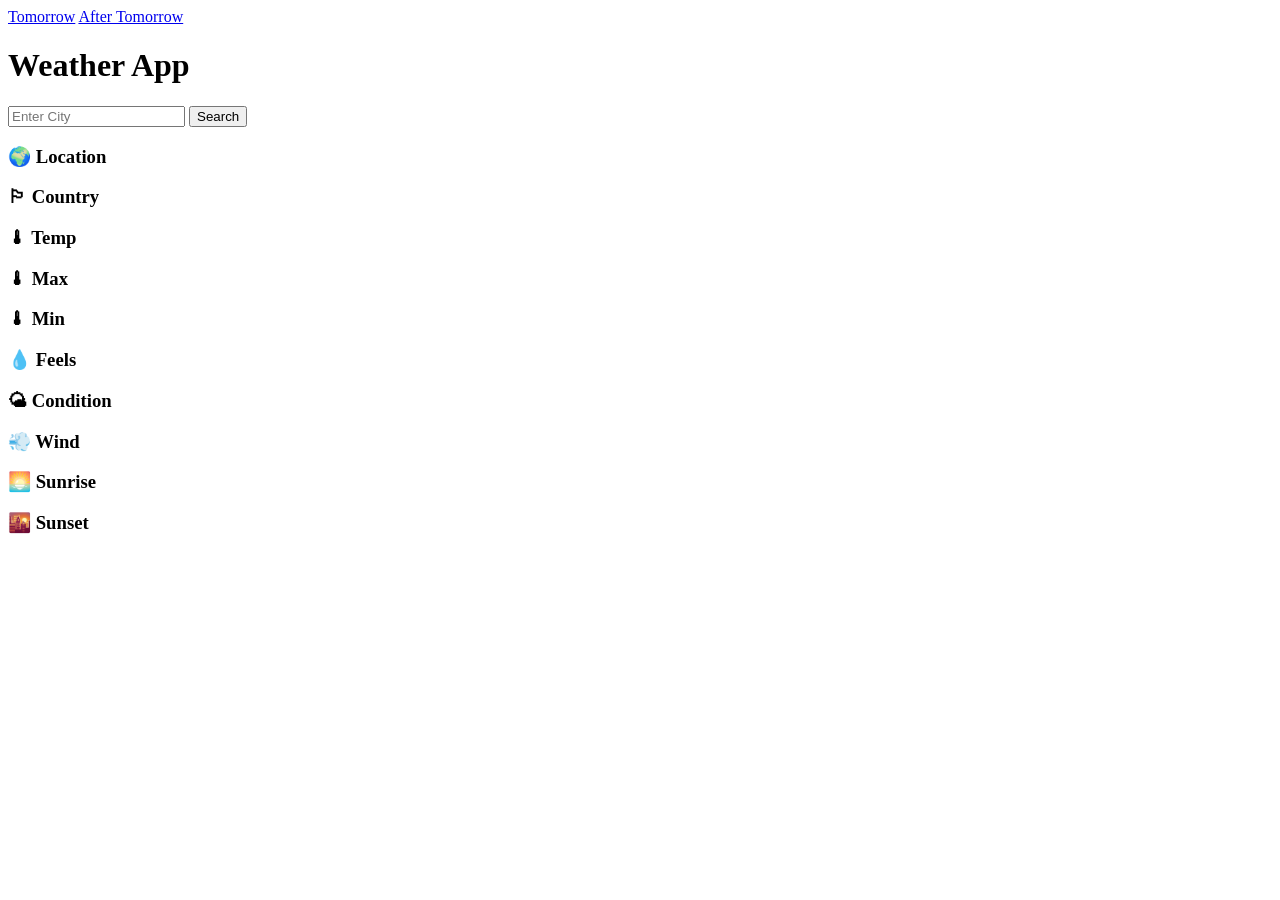
==== 2.Searchpage.html @ 872ec026 "Weather app A modern Weather App built with HTML, CSS, and JavaScript with API integration that show" ====
<!DOCTYPE html>
<html lang="en">
<head>
<meta charset="UTF-8">
<meta name="viewport" content="width=device-width, initial-scale=1.0">
<title>Weather App</title>
<link rel="stylesheet" href="Weather.css">
</head>

<body>


    <!-- NAVBAR -->
    <div class="navbar">
    <a href="#Tomorrow" class="nav-link" onclick="control2()">Tomorrow</a>
    <a href="#AfterTomorrow" class="nav-link" onclick="control3()">After Tomorrow</a>
</div>

    <!-- MAIN -->
    <div class="main">

        <!-- LEFT -->
        <div class="box">
            <h1>Weather App</h1>
            <div class="input-group">
                <input id="city" type="text" placeholder="Enter City">
                <button class="btn1" onclick="control()">Search</button>
            </div>
        </div>

        <!-- RIGHT -->
        <div class="box">
            <div class="grid">

                <div class="card"><h3>🌍 Location</h3><p id="location"></p></div>
                <div class="card"><h3>🏳 Country</h3><p id="country"></p></div>
                <div class="card"><h3>🌡 Temp</h3><p id="temp"></p></div>
                <div class="card"><h3>🌡 Max</h3><p id="max"></p></div>
                <div class="card"><h3>🌡 Min</h3><p id="min"></p></div>
                <div class="card"><h3>💧 Feels</h3><p id="feels"></p></div>
                <div class="card"><h3>🌤 Condition</h3><p id="condition"></p></div>
                <div class="card"><h3>💨 Wind</h3><p id="wind"></p></div>
                <div class="card"><h3>🌅 Sunrise</h3><p id="sunrise"></p></div>
                <div class="card"><h3>🌇 Sunset</h3><p id="sunset"></p></div>

            </div>
        </div>

    </div>
<p id = "msg1"></p>
<div id="Show1"></div> 
<p id = "msg2"></p>
<div id="Show2"></div>
<script src="Climate.js"></script>
</body>
</html>
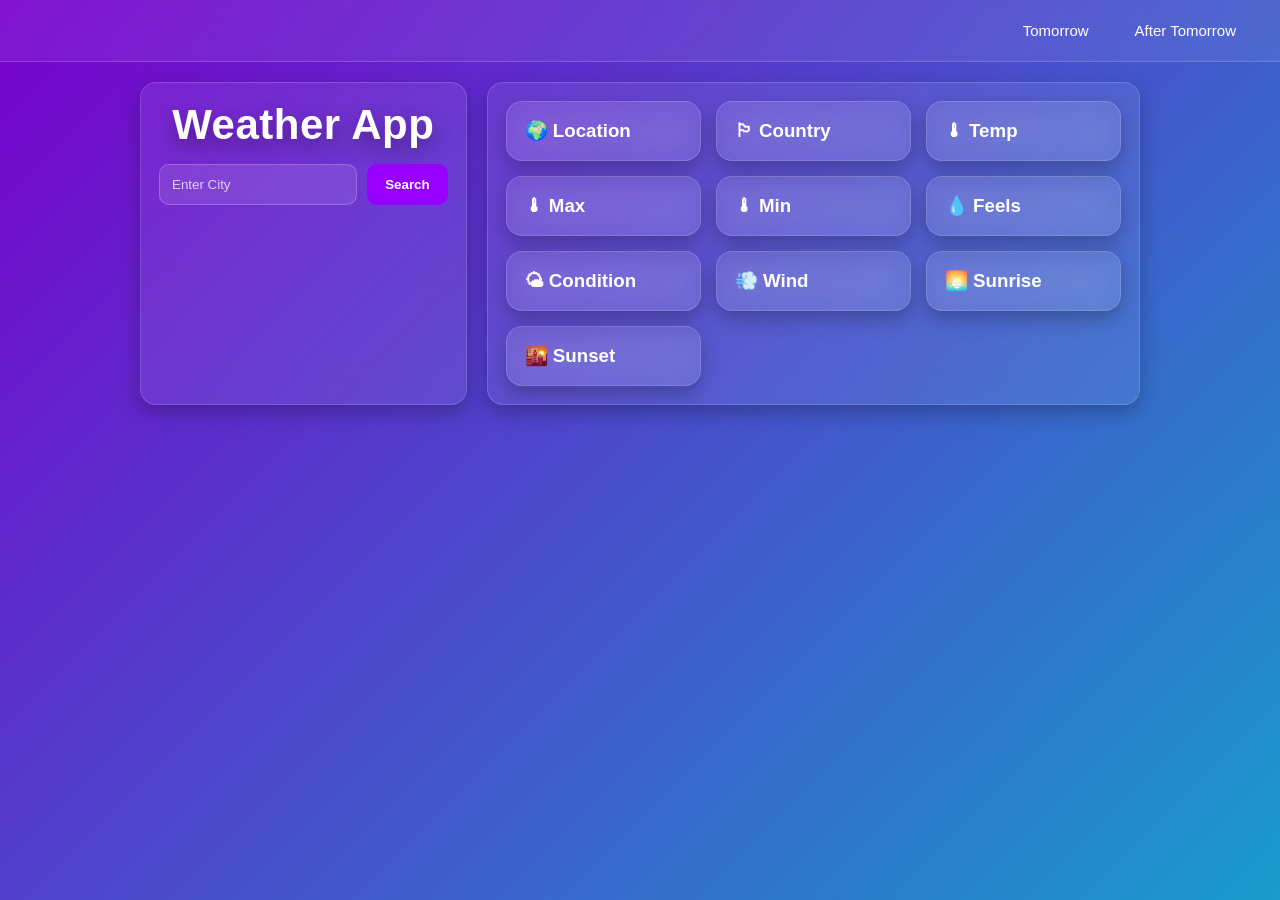
==== commit 4e781081: "Change stylesheet links in Searchpage Updated stylesheet links for the Weather App." ====
--- a/2.Searchpage.html
+++ b/2.Searchpage.html
@@ -4,7 +4,8 @@
 <meta charset="UTF-8">
 <meta name="viewport" content="width=device-width, initial-scale=1.0">
 <title>Weather App</title>
-<link rel="stylesheet" href="Weather.css">
+<link rel="stylesheet" href="4Weather.css">
+<link rel="stylesheet" href="5.Wea.css">
 </head>
 
 <body>
@@ -53,4 +54,4 @@
 <div id="Show2"></div>
 <script src="Climate.js"></script>
 </body>
-</html>+</html>
--- a/4Weather.css
+++ b/4Weather.css
@@ -0,0 +1,277 @@
+*{
+    margin:0;
+    padding:0;
+    box-sizing:border-box;
+    font-family:Arial, Helvetica, sans-serif;
+}
+
+/* BODY - SAME COLOR BUT MORE READABLE */
+body{
+    min-height:100vh;
+
+    background: linear-gradient(135deg, #9700ff, #00f2fe, #9700ff);
+    background-size: 250% 250%;
+    animation: moveBg 14s ease infinite;
+
+    display:flex;
+    flex-direction:column;
+    align-items:center;
+    gap:20px;
+
+    color:#fff;
+    position:relative;
+}
+
+/* DARK OVERLAY FOR READABILITY (IMPORTANT) */
+body::before{
+    content:"";
+    position:fixed;
+    inset:0;
+     background: rgba(0,0,0,0.25);
+    pointer-events:none;
+}
+
+
+/* smooth background movement */
+@keyframes moveBg{
+    0%{ background-position:0% 50%; }
+    50%{ background-position:100% 50%; }
+    100%{ background-position:0% 50%; }
+}
+
+/* NAVBAR - CLEAN GLASS */
+.navbar{
+    width:100%;
+    display:flex;
+    justify-content:flex-end;
+    gap:16px;
+    padding:14px 26px;
+
+    background: rgba(255,255,255,0.07);
+    backdrop-filter: blur(14px);
+
+    position:sticky;
+    top:0;
+    z-index:1000;
+
+    border-bottom:1px solid rgba(255,255,255,0.12);
+}
+
+/* LINKS - IMPROVED READABILITY */
+.nav-link{
+    color:#ffffff;
+    text-decoration:none;
+    padding:8px 12px;
+    border-radius:8px;
+    font-weight:600;
+
+    transition:0.25s;
+}
+
+.nav-link:hover{
+    background:rgba(255,255,255,0.14);
+}
+
+/* MOBILE RESPONSIVE */
+@media (max-width: 768px) {
+
+    .navbar {
+        flex-direction: row;
+        justify-content: space-between;
+        align-items: center;
+        padding: 12px 16px;
+    }
+
+    /* make links behave like menu */
+    .nav-link {
+        display: block;
+        width: 100%;
+        text-align: right;
+        padding: 10px 14px;
+    }
+
+    /* optional: make navbar scrollable horizontally (clean UX) */
+    .navbar {
+        overflow-x: auto;
+        white-space: nowrap;
+        gap: 10px;
+    }
+}
+
+
+
+/* MAIN LAYOUT */
+.main{
+    display:grid;
+    grid-template-columns:1fr 2fr;
+    gap:20px;
+    width:90%;
+    max-width:1000px;
+}
+
+.box,
+.card,
+.weather-card{
+    background: rgba(255,255,255,0.08);
+    padding:18px;
+    border-radius:16px;
+
+    border:1px solid rgba(255,255,255,0.15);
+
+    backdrop-filter: blur(16px);
+
+    box-shadow:0 8px 20px rgba(0,0,0,0.25);
+
+    transition:0.25s;
+}
+
+.box:hover,
+.card:hover,
+.weather-card:hover{
+    transform: translateY(-3px);
+    background: rgba(255,255,255,0.12);
+}
+
+/* TITLE - BETTER TYPOGRAPHY */
+h1{
+    text-align:center;
+    color:#fff;
+    font-weight:700;
+    letter-spacing:0.5px;
+}
+
+/* INPUT GROUP */
+.input-group{
+    display:flex;
+    gap:10px;
+    margin-top:15px;
+}
+
+/* INPUT - CLEARER TEXT */
+input{
+    width:100%;
+    padding:12px;
+
+    border-radius:10px;
+    outline:none;
+
+    background: rgba(255,255,255,0.10);
+    color:#fff;
+
+    border:1px solid rgba(255,255,255,0.20);
+    
+}
+
+input::placeholder{
+    color:rgba(255,255,255,0.75);
+}
+
+/* BUTTON - MORE PREMIUM LOOK */
+.btn1{
+    padding:12px 18px;
+    border:none;
+
+    background:#9700ff;
+    color:#fff;
+
+    border-radius:10px;
+    cursor:pointer;
+    font-weight:600;
+
+    transition:0.25s;
+}
+
+.btn1:hover{
+    background:#7a00cc;
+    transform: translateY(-2px);
+}
+
+/* GRID */
+.grid{
+    display:grid;
+    grid-template-columns: repeat(auto-fit, minmax(160px, 1fr));
+    
+    gap:15px;
+}
+
+/* WEATHER SECTION */
+#Show1,
+#Show2{
+    width: 90%;
+    max-width: 1100px;
+
+    display: grid;
+    grid-template-columns: 1fr;
+    grid-auto-rows: 220px;
+    gap: 15px;
+
+    line-height:1.5;
+}
+
+/* DESKTOP */
+@media (min-width: 992px){
+    #Show1,
+    #Show2{
+        grid-template-columns: repeat(3, 1fr);
+    }
+}
+
+/* RESPONSIVE */
+@media(max-width:768px){
+    .main{
+        grid-template-columns:1fr;
+    }
+}
+
+@media(max-width:480px){
+    .input-group{
+        flex-direction:column;
+    }
+
+    .btn1{
+        width:100%;
+    }
+}
+
+#msg1{
+    display:none;
+    color:#89ff00;
+    font-size:16px;
+    font-weight:600;
+    text-align:center;
+
+    margin:20px auto;
+    padding:10px 15px;
+
+    background: rgba(88, 26, 173, 0.08);
+    border:1px solid rgba(0, 255, 168, 0.25);
+    border-radius:10px;
+
+    width: fit-content;
+
+    backdrop-filter: blur(10px);
+    box-shadow: 0 6px 18px rgba(0, 255, 157, 0.15);
+
+    transition: 0.3s ease;
+}
+#msg2{
+    display:none;
+    color:#89ff00;
+    font-size:16px;
+    font-weight:600;
+    text-align:center;
+
+    margin:20px auto;
+    padding:10px 15px;
+
+    background: rgba(88, 26, 173, 0.08);
+    border:1px solid rgba(0, 255, 168, 0.25);
+    border-radius:10px;
+
+    width: fit-content;
+
+    backdrop-filter: blur(10px);
+    box-shadow: 0 6px 18px rgba(0, 255, 157, 0.15);
+
+    transition: 0.3s ease;
+}
--- a/5.Wea.css
+++ b/5.Wea.css
@@ -0,0 +1,171 @@
+*{
+    margin:0;
+    padding:0;
+    box-sizing:border-box;
+    font-family: "Inter", "Segoe UI", sans-serif;
+}
+
+body{
+    min-height:100vh;
+    background: linear-gradient(135deg, #9700ff, #00f2fe, #9700ff);
+    background-size: 250% 250%;
+    animation: moveBg 14s ease infinite;
+
+    display:flex;
+    flex-direction:column;
+    align-items:center;
+    gap:20px;
+
+    color:#fff;
+    position:relative;
+}
+
+/* READABILITY OVERLAY */
+body::before{
+    content:"";
+    position:fixed;
+    inset:0;
+    background: rgba(0,0,0,0.20);
+    pointer-events:none;
+}
+
+/* BACKGROUND ANIMATION */
+@keyframes moveBg{
+    0%{ background-position:0% 50%; }
+    50%{ background-position:100% 50%; }
+    100%{ background-position:0% 50%; }
+}
+
+/* ===== NAVBAR ===== */
+.navbar{
+    width:100%;
+    display:flex;
+    justify-content:flex-end;
+    align-items:center;
+    gap:18px;
+    padding:14px 30px;
+
+    background: rgba(255,255,255,0.08);
+    backdrop-filter: blur(14px);
+
+    position:sticky;
+    top:0;
+    z-index:1000;
+
+    border-bottom:1px solid rgba(255,255,255,0.15);
+}
+
+.nav-link{
+    text-decoration:none;
+    color:white;
+    font-size:15px;
+    font-weight:500;
+
+    padding:8px 14px;
+    border-radius:10px;
+
+    transition:0.25s ease;
+}
+
+.nav-link:hover{
+    background: rgba(255,255,255,0.15);
+    transform: translateY(-2px);
+}
+
+/* ===== HERO ===== */
+.hero{
+    flex:1;
+    display:flex;
+    justify-content:center;
+    align-items:center;
+    text-align:center;
+
+    padding:60px 20px;
+}
+
+/* GLASS CARD */
+.Card{
+    background: rgba(255,255,255,0.10);
+    backdrop-filter: blur(16px);
+
+    border: 1px solid rgba(255,255,255,0.18);
+
+    padding:40px;
+    border-radius:20px;
+
+    max-width:720px;
+
+    box-shadow: 0 10px 30px rgba(0,0,0,0.25);
+
+    transition:0.3s ease;
+}
+
+.Card:hover{
+    transform: translateY(-3px);
+}
+
+/* TITLE */
+h1{
+    font-size:42px;
+    font-weight:700;
+
+    color:white;
+    margin-bottom:15px;
+
+    letter-spacing:0.5px;
+
+    text-shadow: 0 8px 20px rgba(0,0,0,0.35);
+}
+
+/* TEXT */
+p{
+    font-size:18px;
+    color:rgba(255,255,255,0.92);
+    line-height:1.7;
+}
+
+/* BUTTON */
+.btn{
+    display:inline-block;
+
+    margin-top:20px;
+    padding:12px 22px;
+
+    border:none;
+    border-radius:10px;
+
+    background:#9700ff;
+    color:#fff;
+
+    font-weight:600;
+    text-decoration:none;
+
+    cursor:pointer;
+
+    transition:0.25s ease;
+}
+
+.btn:hover{
+    background:#7a00cc;
+    transform: translateY(-2px);
+}
+
+/* RESPONSIVE */
+@media (max-width:768px){
+    h1{
+        font-size:32px;
+    }
+
+    p{
+        font-size:16px;
+    }
+
+    .Card{
+        padding:25px;
+    }
+
+    .navbar{
+        justify-content:center;
+        flex-wrap:wrap;
+    }
+}
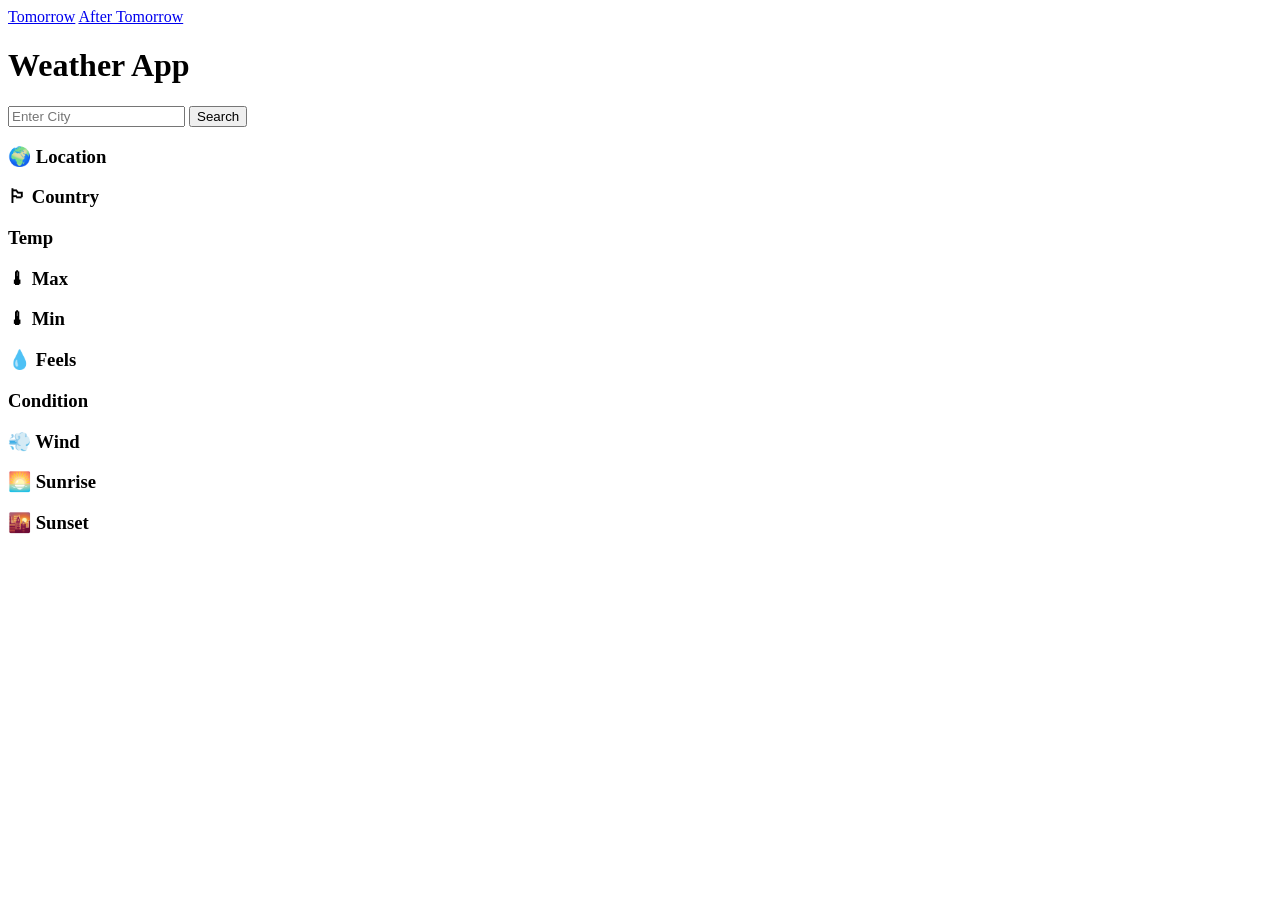
==== commit 1ae214d3: "Fix HTML encoding and update stylesheet links" ====
--- a/2.Searchpage.html
+++ b/2.Searchpage.html
@@ -4,8 +4,8 @@
 <meta charset="UTF-8">
 <meta name="viewport" content="width=device-width, initial-scale=1.0">
 <title>Weather App</title>
-<link rel="stylesheet" href="4Weather.css">
-<link rel="stylesheet" href="5.Wea.css">
+<link rel="stylesheet" href="Weather.css">
+<link rel="stylesheet" href="Wea.css">
 </head>
 
 <body>
@@ -35,11 +35,11 @@
 
                 <div class="card"><h3>🌍 Location</h3><p id="location"></p></div>
                 <div class="card"><h3>🏳 Country</h3><p id="country"></p></div>
-                <div class="card"><h3>🌡 Temp</h3><p id="temp"></p></div>
+                <div class="card"><h3> Temp</h3><p id="temp"></p></div>
                 <div class="card"><h3>🌡 Max</h3><p id="max"></p></div>
                 <div class="card"><h3>🌡 Min</h3><p id="min"></p></div>
                 <div class="card"><h3>💧 Feels</h3><p id="feels"></p></div>
-                <div class="card"><h3>🌤 Condition</h3><p id="condition"></p></div>
+                <div class="card"><h3>Condition</h3><p id="condition"></p></div>
                 <div class="card"><h3>💨 Wind</h3><p id="wind"></p></div>
                 <div class="card"><h3>🌅 Sunrise</h3><p id="sunrise"></p></div>
                 <div class="card"><h3>🌇 Sunset</h3><p id="sunset"></p></div>
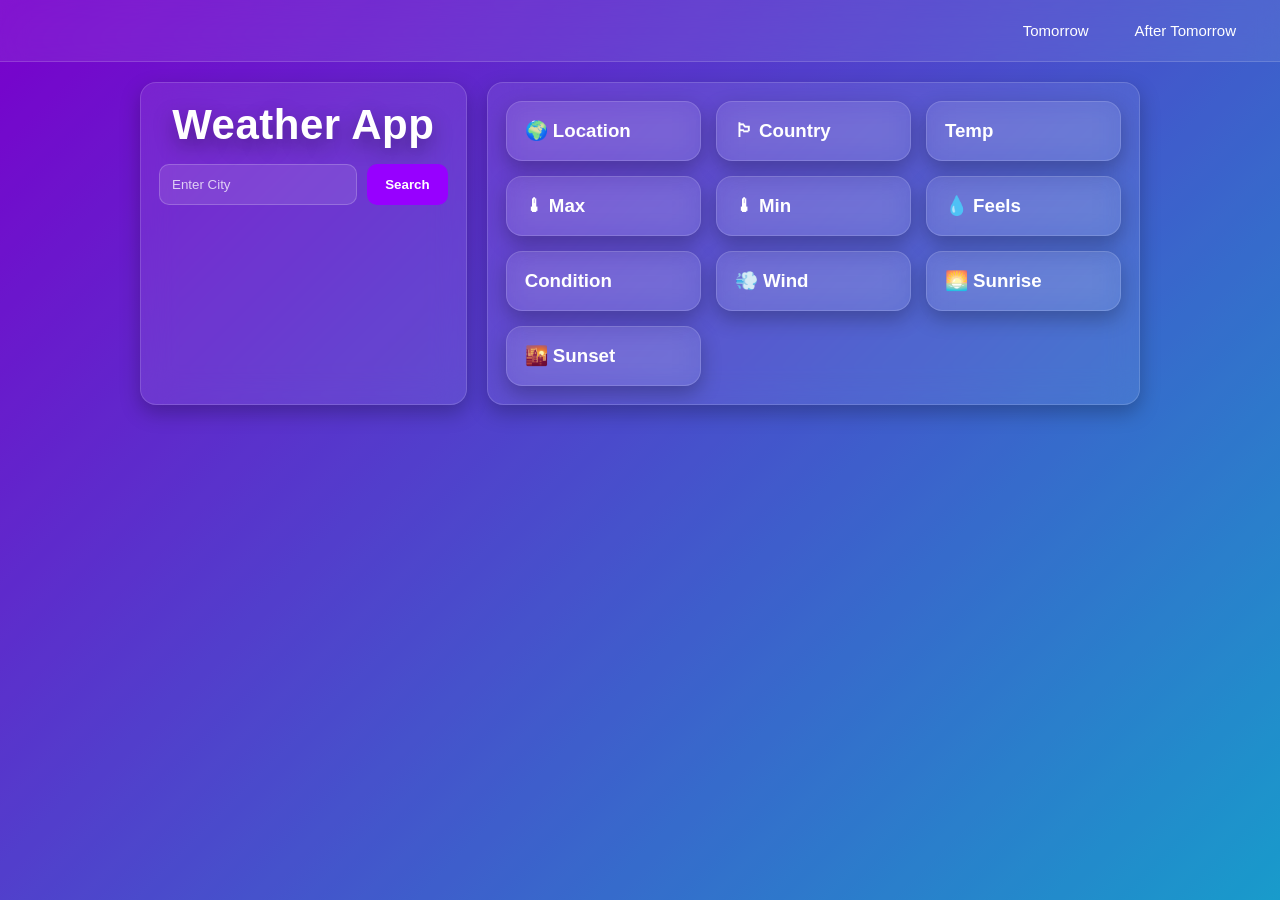
==== commit 386387e2: "Update stylesheet links in Searchpage.html" ====
--- a/2.Searchpage.html
+++ b/2.Searchpage.html
@@ -4,8 +4,8 @@
 <meta charset="UTF-8">
 <meta name="viewport" content="width=device-width, initial-scale=1.0">
 <title>Weather App</title>
-<link rel="stylesheet" href="Weather.css">
-<link rel="stylesheet" href="Wea.css">
+<link rel="stylesheet" href="4Weather.css">
+<link rel="stylesheet" href="5.Wea.css">
 </head>
 
 <body>
--- a/4Weather.css
+++ b/4Weather.css
@@ -0,0 +1,197 @@
+* {
+    margin: 0;
+    padding: 0;
+    box-sizing: border-box;
+    font-family: Arial, Helvetica, sans-serif;
+}
+
+/* BODY */
+body {
+    min-height: 100vh;
+    background: linear-gradient(135deg, #9700ff, #00f2fe, #9700ff);
+    background-size: 250% 250%;
+    animation: moveBg 14s ease infinite;
+
+    display: flex;
+    flex-direction: column;
+    align-items: center;
+    gap: 20px;
+
+    color: #fff;
+    position: relative;
+}
+
+/* DARK OVERLAY */
+body::before {
+    content: "";
+    position: fixed;
+    inset: 0;
+    background: rgba(0, 0, 0, 0.25);
+    pointer-events: none;
+}
+
+/* BACKGROUND ANIMATION */
+@keyframes moveBg {
+    0% { background-position: 0% 50%; }
+    50% { background-position: 100% 50%; }
+    100% { background-position: 0% 50%; }
+}
+
+/* MAIN LAYOUT */
+.main {
+    display: grid;
+    grid-template-columns: 1fr 2fr;
+    gap: 20px;
+    width: 90%;
+    max-width: 1000px;
+}
+
+/* CARDS */
+.box,
+.card,
+.weather-card {
+    background: rgba(255, 255, 255, 0.08);
+    padding: 18px;
+    border-radius: 16px;
+
+    border: 1px solid rgba(255, 255, 255, 0.15);
+    backdrop-filter: blur(16px);
+    box-shadow: 0 8px 20px rgba(0, 0, 0, 0.25);
+
+    transition: 0.25s;
+
+    /* FIX OVERFLOW */
+    overflow: hidden;
+    word-wrap: break-word;
+    overflow-wrap: break-word;
+}
+
+.box:hover,
+.card:hover,
+.weather-card:hover {
+    transform: translateY(-3px);
+    background: rgba(255, 255, 255, 0.12);
+}
+
+/* TITLE */
+h1 {
+    text-align: center;
+    font-weight: 700;
+    letter-spacing: 0.5px;
+}
+
+/* INPUT GROUP */
+.input-group {
+    display: flex;
+    gap: 10px;
+    margin-top: 15px;
+}
+
+input {
+    width: 100%;
+    padding: 12px;
+    border-radius: 10px;
+    outline: none;
+
+    background: rgba(255, 255, 255, 0.10);
+    color: #fff;
+
+    border: 1px solid rgba(255, 255, 255, 0.20);
+}
+
+input::placeholder {
+    color: rgba(255, 255, 255, 0.75);
+}
+
+/* BUTTON */
+.btn1 {
+    padding: 12px 18px;
+    border: none;
+    background: #9700ff;
+    color: #fff;
+    border-radius: 10px;
+    cursor: pointer;
+    font-weight: 600;
+    transition: 0.25s;
+}
+
+.btn1:hover {
+    background: #7a00cc;
+    transform: translateY(-2px);
+}
+
+/* GRID */
+.grid {
+    display: grid;
+    grid-template-columns: repeat(auto-fit, minmax(160px, 1fr));
+    gap: 15px;
+}
+
+/* SHOW GRID (FIXED OVERFLOW ISSUE) */
+#Show1,
+#Show2 {
+    width: 90%;
+    max-width: 1100px;
+
+    display: grid;
+    grid-template-columns: repeat(auto-fit, minmax(200px, 1fr));
+    grid-auto-rows: 270px;
+    gap: 15px;
+
+    line-height: 1.5;
+}
+
+/* DESKTOP EXTRA */
+@media (min-width: 992px) {
+    #Show1,
+    #Show2 {
+        grid-template-columns: repeat(3, 1fr);
+        grid-auto-rows: 
+    }
+}
+
+/* TABLET */
+@media (max-width: 768px) {
+    .main {
+        grid-template-columns: 1fr;
+    }
+}
+
+/* MOBILE */
+@media (max-width: 480px) {
+    .input-group {
+        flex-direction: column;
+    }
+
+    .btn1 {
+        width: 100%;
+    }
+
+    #Show1,
+    #Show2 {
+        grid-template-columns: 1fr;
+    }
+}
+
+/* MESSAGES (COMBINED) */
+#msg1,
+#msg2 {
+    display: none;
+    color: #89ff00;
+    font-size: 16px;
+    font-weight: 600;
+    text-align: center;
+
+    margin: 20px auto;
+    padding: 10px 15px;
+
+    background: rgba(88, 26, 173, 0.08);
+    border: 1px solid rgba(0, 255, 168, 0.25);
+    border-radius: 10px;
+
+    width: fit-content;
+
+    backdrop-filter: blur(10px);
+    box-shadow: 0 6px 18px rgba(0, 255, 157, 0.15);
+    transition: 0.3s ease;
+}
--- a/5.Wea.css
+++ b/5.Wea.css
@@ -0,0 +1,171 @@
+*{
+    margin:0;
+    padding:0;
+    box-sizing:border-box;
+    font-family: "Inter", "Segoe UI", sans-serif;
+}
+
+body{
+    min-height:100vh;
+    background: linear-gradient(135deg, #9700ff, #00f2fe, #9700ff);
+    background-size: 250% 250%;
+    animation: moveBg 14s ease infinite;
+
+    display:flex;
+    flex-direction:column;
+    align-items:center;
+    gap:20px;
+
+    color:#fff;
+    position:relative;
+}
+
+/* READABILITY OVERLAY */
+body::before{
+    content:"";
+    position:fixed;
+    inset:0;
+    background: rgba(0,0,0,0.20);
+    pointer-events:none;
+}
+
+/* BACKGROUND ANIMATION */
+@keyframes moveBg{
+    0%{ background-position:0% 50%; }
+    50%{ background-position:100% 50%; }
+    100%{ background-position:0% 50%; }
+}
+
+/* ===== NAVBAR ===== */
+.navbar{
+    width:100%;
+    display:flex;
+    justify-content:flex-end;
+    align-items:center;
+    gap:18px;
+    padding:14px 30px;
+
+    background: rgba(255,255,255,0.08);
+    backdrop-filter: blur(14px);
+
+    position:sticky;
+    top:0;
+    z-index:1000;
+
+    border-bottom:1px solid rgba(255,255,255,0.15);
+}
+
+.nav-link{
+    text-decoration:none;
+    color:white;
+    font-size:15px;
+    font-weight:500;
+
+    padding:8px 14px;
+    border-radius:10px;
+
+    transition:0.25s ease;
+}
+
+.nav-link:hover{
+    background: rgba(255,255,255,0.15);
+    transform: translateY(-2px);
+}
+
+/* ===== HERO ===== */
+.hero{
+    flex:1;
+    display:flex;
+    justify-content:center;
+    align-items:center;
+    text-align:center;
+
+    padding:60px 20px;
+}
+
+/* GLASS CARD */
+.Card{
+    background: rgba(255,255,255,0.10);
+    backdrop-filter: blur(16px);
+
+    border: 1px solid rgba(255,255,255,0.18);
+
+    padding:40px;
+    border-radius:20px;
+
+    max-width:720px;
+
+    box-shadow: 0 10px 30px rgba(0,0,0,0.25);
+
+    transition:0.3s ease;
+}
+
+.Card:hover{
+    transform: translateY(-3px);
+}
+
+/* TITLE */
+h1{
+    font-size:42px;
+    font-weight:700;
+
+    color:white;
+    margin-bottom:15px;
+
+    letter-spacing:0.5px;
+
+    text-shadow: 0 8px 20px rgba(0,0,0,0.35);
+}
+
+/* TEXT */
+p{
+    font-size:18px;
+    color:rgba(255,255,255,0.92);
+    line-height:1.7;
+}
+
+/* BUTTON */
+.btn{
+    display:inline-block;
+
+    margin-top:20px;
+    padding:12px 22px;
+
+    border:none;
+    border-radius:10px;
+
+    background:#9700ff;
+    color:#fff;
+
+    font-weight:600;
+    text-decoration:none;
+
+    cursor:pointer;
+
+    transition:0.25s ease;
+}
+
+.btn:hover{
+    background:#7a00cc;
+    transform: translateY(-2px);
+}
+
+/* RESPONSIVE */
+@media (max-width:768px){
+    h1{
+        font-size:32px;
+    }
+
+    p{
+        font-size:16px;
+    }
+
+    .Card{
+        padding:25px;
+    }
+
+    .navbar{
+        justify-content:center;
+        flex-wrap:wrap;
+    }
+}
